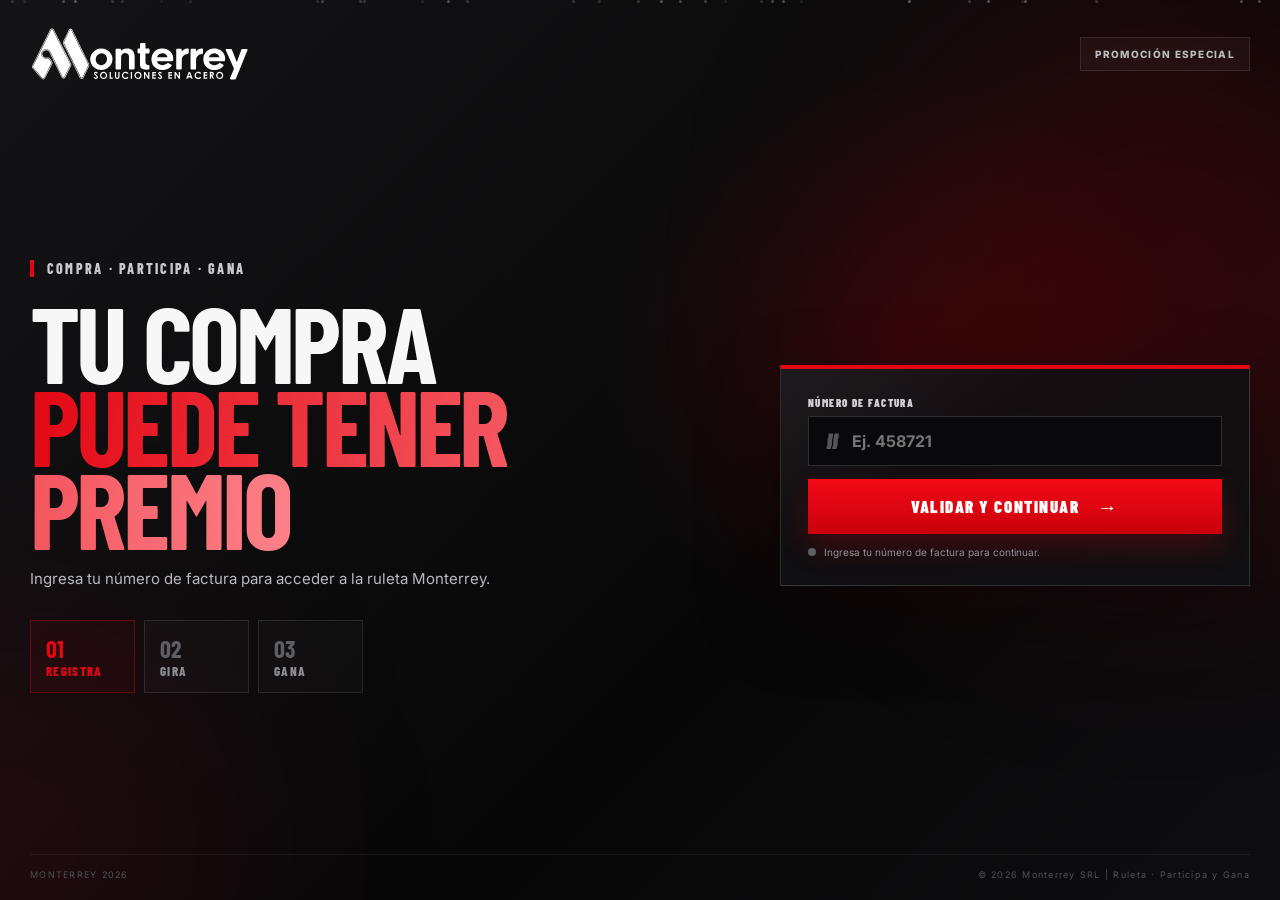
==== index.html @ 348bf682 "Actualiza ruleta Monterrey" ====
<!DOCTYPE html>
<html lang="es">
<head>
  <meta charset="UTF-8">
  <meta name="viewport" content="width=device-width, initial-scale=1.0">
  <title>Gira y Gana | Monterrey</title>
  <link rel="stylesheet" href="styles.css">
</head>
<body>
  <div class="background-grid"></div>
  <div class="ambient ambient-1"></div>
  <div class="ambient ambient-2"></div>
  <div id="particles" class="particles"></div>

  <!-- =========================
       PANTALLA 1: REGISTRO
  ========================== -->
  <section id="screenInvoice" class="screen screen-invoice active">
    <header class="topbar">
      <img src="logo-monterrey-blanco.svg" alt="Monterrey" class="brand-logo">
      <span class="campaign-pill">PROMOCIÓN ESPECIAL</span>
    </header>

    <div class="invoice-content">
      <div class="invoice-visual">
        <span class="eyebrow">COMPRA · PARTICIPA · GANA</span>

        <h1>
          TU COMPRA<br>
          <span>PUEDE TENER PREMIO</span>
        </h1>

        <p>
          Ingresa tu número de factura para acceder a la ruleta Monterrey.
        </p>

        <div class="steps">
          <div class="step active">
            <b>01</b>
            <span>REGISTRA</span>
          </div>
          <div class="step">
            <b>02</b>
            <span>GIRA</span>
          </div>
          <div class="step">
            <b>03</b>
            <span>GANA</span>
          </div>
        </div>
      </div>

      <div class="validation-card" id="validationCard">
        <div class="form-field">
          <label for="invoice">NÚMERO DE FACTURA</label>
          <div class="input-shell">
            <span>#</span>
            <input id="invoice" type="text" inputmode="numeric" placeholder="Ej. 458721" maxlength="30" autocomplete="off">
          </div>
        </div>


        <button id="validateBtn" class="primary-btn">
          <span>VALIDAR Y CONTINUAR</span>
          <i>→</i>
        </button>

        <div class="validation-status" id="validationStatus">
          <span class="status-dot"></span>
          <span id="statusText">Ingresa tu número de factura para continuar.</span>
        </div>
      </div>
    </div>

    <footer class="footer">
      <span>MONTERREY 2026</span>
      <span>© 2026 Monterrey SRL | Ruleta · Participa y Gana</span>
    </footer>
  </section>

  <!-- =========================
       TRANSICIÓN
  ========================== -->
  <div id="successTransition" class="success-transition hidden">
    <div class="success-circle">✓</div>
    <span>FACTURA REGISTRADA</span>
    <strong>¡TU PARTICIPACIÓN ESTÁ LISTA!</strong>
  </div>

  <!-- =========================
       PANTALLA 2: MISMA RULETA
  ========================== -->
  <section id="screenWheel" class="screen screen-wheel">
    <header class="topbar wheel-topbar">
      <img src="logo-monterrey-blanco.svg" alt="Monterrey" class="brand-logo">
      <div class="invoice-badge">
        FACTURA <b>#<span id="invoiceDisplay"></span></b>
      </div>
    </header>

    <div class="wheel-layout">
      <div class="wheel-copy">
        <span class="eyebrow">¡ESTÁS PARTICIPANDO!</span>
        <h2>
          AHORA SÍ...
          <span>¡GIRA Y GANA!</span>
        </h2>
        <p>Presiona el botón y descubre qué premio te toca.</p>
      </div>

      <div class="wheel-zone">

        <div class="wheel-stage" id="wheelStage">
          <div class="halo halo-one"></div>
          <div class="halo halo-two"></div>

          <div class="pointer-wrap">
            <div class="pointer-glow"></div>
            <div class="pointer"></div>
          </div>

          <div class="bulb-ring" id="bulbRing"></div>

          <div class="wheel-frame">
            <canvas id="wheel" width="760" height="760"></canvas>

            <div class="hub">
              <div class="hub-ring"></div>
              <div class="hub-core">
                <img src="Isotipo Blanco.svg" alt="Monterrey" class="hub-logo">
              </div>
            </div>
          </div>

          <div class="wheel-shadow"></div>
        </div>

        <button id="spinBtn" class="spin-btn">
          <span class="spin-flare"></span>
          <span class="spin-main">GIRAR AHORA</span>
          <span class="spin-sub">DESCUBRE TU PREMIO</span>
        </button>

        <div class="security-note">
          <span>✓</span>
          Esta factura habilita una sola participación
        </div>
      </div>
    </div>

    <footer class="footer">
      <span>MONTERREY 2026</span>
      <span>© 2026 Monterrey SRL | Ruleta · Participa y Gana</span>
    </footer>
  </section>

  <!-- =========================
       RESULTADO
  ========================== -->
  <div id="resultModal" class="result-overlay hidden">
    <div id="confettiLayer" class="confetti-layer"></div>
    <div class="result-rays"></div>

    <div class="result-card">
      <span class="result-mini">MONTERREY · GIRA Y GANA</span>
      <h3>¡FELICIDADES!</h3>
      <p>Tu compra acaba de convertirse en:</p>

      <div class="prize-reveal">
        <span>TU PREMIO</span>
        <strong id="prizeName">KIT MONTERREY</strong>
      </div>

      <div class="result-details">
        <span>Factura: <b>#<span id="resultInvoice"></span></b></span>
      </div>

      <button id="finishBtn" class="finish-btn">FINALIZAR</button>
    </div>
  </div>

  <script src="script.js"></script>
</body>
</html>
---- styles.css ----
@import url('https://fonts.googleapis.com/css2?family=Barlow+Condensed:wght@600;700;800;900&family=Inter:wght@400;500;600;700&display=swap');

:root {
  --red: #e30613;
  --red2: #ff2632;
  --black: #070708;
  --panel: #121215;
  --white: #f7f7f8;
  --muted: #9999a0;
  --line: rgba(255,255,255,.10);
}

* { box-sizing: border-box; }

html, body {
  margin: 0;
  min-height: 100%;
  background: #08080a;
}

body {
  min-height: 100vh;
  overflow: hidden;
  color: var(--white);
  font-family: "Inter", Arial, sans-serif;
  background:
    radial-gradient(circle at 70% 40%, rgba(227,6,19,.15), transparent 28%),
    linear-gradient(135deg, #141416, #070708 62%, #0e0e10);
}

button, input, select { font: inherit; }

.background-grid {
  position: fixed;
  inset: 0;
  z-index: 0;
  opacity: .18;
  pointer-events: none;
  background-image:
    linear-gradient(rgba(255,255,255,.035) 1px, transparent 1px),
    linear-gradient(90deg, rgba(255,255,255,.035) 1px, transparent 1px);
  background-size: 46px 46px;
}

.ambient {
  position: fixed;
  z-index: 0;
  border-radius: 50%;
  filter: blur(120px);
  pointer-events: none;
}
.ambient-1 {
  width: 520px;
  height: 520px;
  right: -140px;
  top: 3%;
  background: rgba(227,6,19,.19);
  animation: floatA 10s ease-in-out infinite alternate;
}
.ambient-2 {
  width: 430px;
  height: 430px;
  left: -210px;
  bottom: -160px;
  background: rgba(227,6,19,.10);
  animation: floatB 12s ease-in-out infinite alternate;
}

.particles {
  position: fixed;
  z-index: 1;
  inset: 0;
  overflow: hidden;
  pointer-events: none;
}
.particles i {
  position: absolute;
  width: 3px;
  height: 3px;
  border-radius: 50%;
  background: white;
  opacity: .18;
  animation: particleFloat linear infinite;
}

.screen {
  position: fixed;
  z-index: 3;
  inset: 0;
  display: flex;
  flex-direction: column;
  opacity: 0;
  visibility: hidden;
  pointer-events: none;
  transform: scale(1.02);
  transition:
    opacity .55s ease,
    transform .65s cubic-bezier(.2,.8,.2,1),
    visibility .55s;
}
.screen.active {
  opacity: 1;
  visibility: visible;
  pointer-events: auto;
  transform: scale(1);
}
.screen.exit-left {
  opacity: 0;
  transform: translateX(-7%) scale(.97);
}
.screen.enter-right {
  animation: enterScreen .75s cubic-bezier(.16,.9,.28,1) both;
}

.topbar {
  position: relative;
  z-index: 5;
  width: min(1420px, calc(100% - 60px));
  margin: 0 auto;
  padding: 26px 0 14px;
  display: flex;
  align-items: center;
  justify-content: space-between;
}

.brand-logo {
  width: 220px;
  height: auto;
  max-height: 70px;
  object-fit: contain;
  object-position: left center;
}

.campaign-pill,
.invoice-badge {
  padding: 10px 14px;
  border: 1px solid var(--line);
  background: rgba(255,255,255,.035);
  color: #bbbcc1;
  font-size: 10px;
  font-weight: 800;
  letter-spacing: .13em;
}
.invoice-badge b { color: white; }

/* PANTALLA 1 */
.invoice-content {
  width: min(1240px, calc(100% - 60px));
  flex: 1;
  margin: auto;
  display: grid;
  grid-template-columns: 1.08fr .92fr;
  gap: clamp(55px, 8vw, 120px);
  align-items: center;
}

.invoice-visual { max-width: 650px; }

.eyebrow {
  display: inline-flex;
  align-items: center;
  padding-left: 13px;
  border-left: 4px solid var(--red);
  color: #c8c8cd;
  font-family: "Barlow Condensed", sans-serif;
  font-size: 14px;
  font-weight: 800;
  letter-spacing: .16em;
}

.invoice-visual h1 {
  margin: 22px 0 18px;
  font-family: "Barlow Condensed", sans-serif;
  font-size: clamp(66px, 8.4vw, 120px);
  line-height: .77;
  letter-spacing: -.035em;
  text-transform: uppercase;
}
.invoice-visual h1 span {
  color: var(--red);
  background: linear-gradient(100deg, var(--red), #ff8c93, var(--red));
  background-size: 220% 100%;
  -webkit-background-clip: text;
  background-clip: text;
  -webkit-text-fill-color: transparent;
  animation: shineText 4s linear infinite;
}

.invoice-visual > p {
  max-width: 540px;
  margin: 0;
  color: #b9b9bf;
  font-size: 15px;
  line-height: 1.7;
}

.steps {
  display: flex;
  gap: 9px;
  margin-top: 28px;
}
.step {
  min-width: 105px;
  padding: 13px 15px;
  border: 1px solid var(--line);
  background: rgba(255,255,255,.025);
}
.step b {
  display: block;
  color: #5e5e64;
  font-family: "Barlow Condensed", sans-serif;
  font-size: 24px;
}
.step span {
  display: block;
  color: #8c8c92;
  font-family: "Barlow Condensed", sans-serif;
  font-size: 13px;
  font-weight: 800;
  letter-spacing: .1em;
}
.step.active {
  border-color: rgba(227,6,19,.35);
  background: rgba(227,6,19,.06);
}
.step.active b,
.step.active span { color: var(--red); }

.validation-card {
  position: relative;
  width: min(470px, 100%);
  justify-self: end;
  padding: 27px;
  background:
    linear-gradient(145deg, rgba(255,255,255,.055), transparent 35%),
    rgba(16,16,19,.88);
  border: 1px solid rgba(255,255,255,.13);
  border-top: 4px solid var(--red);
  box-shadow: 0 28px 80px rgba(0,0,0,.35);
  backdrop-filter: blur(10px);
}

.form-field { margin-bottom: 13px; }
.form-field label {
  display: block;
  margin-bottom: 7px;
  color: #d0d0d4;
  font-family: "Barlow Condensed", sans-serif;
  font-size: 11px;
  font-weight: 900;
  letter-spacing: .13em;
}

.input-shell {
  display: flex;
  align-items: center;
  border: 1px solid rgba(255,255,255,.15);
  background: #09090b;
}
.input-shell:focus-within,
.form-control:focus {
  border-color: var(--red);
  box-shadow: 0 0 0 4px rgba(227,6,19,.07);
}
.input-shell span {
  padding-left: 16px;
  color: #55555b;
  font-family: "Barlow Condensed", sans-serif;
  font-size: 24px;
  font-weight: 900;
}
.input-shell input {
  width: 100%;
  padding: 14px 12px;
  border: 0;
  outline: 0;
  background: transparent;
  color: white;
  font-size: 16px;
  font-weight: 700;
}

.form-control {
  width: 100%;
  min-width: 0;
  padding: 14px 13px;
  border: 1px solid rgba(255,255,255,.15);
  outline: 0;
  background: #09090b;
  color: white;
}
select.form-control { appearance: none; }
select.form-control option { background: #111114; color: white; }

.primary-btn {
  width: 100%;
  margin-top: 3px;
  padding: 15px 18px;
  display: flex;
  justify-content: center;
  align-items: center;
  gap: 18px;
  border: 0;
  background: linear-gradient(180deg, #f30a17, #c9000b);
  color: white;
  cursor: pointer;
  box-shadow: 0 13px 28px rgba(227,6,19,.22);
  font-family: "Barlow Condensed", sans-serif;
  font-size: 17px;
  font-weight: 900;
  letter-spacing: .09em;
}
.primary-btn i { font-style: normal; font-size: 20px; }
.primary-btn:disabled { opacity: .55; cursor: not-allowed; }

.validation-status {
  display: flex;
  align-items: center;
  gap: 8px;
  margin-top: 12px;
  color: #929299;
  font-size: 10px;
}
.status-dot {
  width: 8px;
  height: 8px;
  border-radius: 50%;
  background: #5f5f64;
}
.validation-card.error .status-dot { background: var(--red); }
.validation-card.success .status-dot { background: #43d487; }

/* TRANSICIÓN */
.success-transition {
  position: fixed;
  z-index: 60;
  inset: 0;
  display: flex;
  flex-direction: column;
  align-items: center;
  justify-content: center;
  background:
    radial-gradient(circle at center, rgba(227,6,19,.22), transparent 35%),
    #08080a;
  opacity: 1;
  visibility: visible;
  transition: .35s ease;
}
.success-transition.hidden {
  opacity: 0;
  visibility: hidden;
  pointer-events: none;
}
.success-circle {
  width: 92px;
  height: 92px;
  display: grid;
  place-items: center;
  border-radius: 50%;
  border: 2px solid #43d487;
  background: rgba(67,212,135,.08);
  color: #43d487;
  font-size: 42px;
  box-shadow: 0 0 45px rgba(67,212,135,.15);
  animation: successPop .5s cubic-bezier(.2,.9,.25,1.2);
}
.success-transition > span {
  margin-top: 20px;
  color: #43d487;
  font-size: 11px;
  font-weight: 900;
  letter-spacing: .18em;
}
.success-transition strong {
  margin-top: 6px;
  font-family: "Barlow Condensed", sans-serif;
  font-size: clamp(34px, 5vw, 56px);
  letter-spacing: .025em;
}

/* =====================================================
   PANTALLA 2 - RULETA (MISMA VERSION ANTERIOR)
===================================================== */

.wheel-layout {
  width: min(1400px, calc(100% - 60px));
  flex: 1;
  margin: auto;
  display: grid;
  grid-template-columns: .58fr 1.42fr;
  align-items: center;
  gap: 35px;
}

.wheel-copy {
  align-self: center;
  max-width: 430px;
}
.wheel-copy h2 {
  margin: 18px 0 13px;
  font-family: "Barlow Condensed", sans-serif;
  font-size: clamp(54px, 6vw, 86px);
  line-height: .82;
  letter-spacing: -.02em;
}
.wheel-copy h2 span {
  display: block;
  color: var(--red);
}
.wheel-copy p {
  max-width: 370px;
  color: #9999a0;
  line-height: 1.6;
}

.wheel-zone {
  position: relative;
  display: flex;
  flex-direction: column;
  align-items: center;
  justify-content: center;
}

.prize-burst {
  position: absolute;
  z-index: 20;
  top: 2%;
  right: 7%;
  padding: 9px 15px;
  background: white;
  color: #111;
  transform: rotate(7deg);
  font-family: "Barlow Condensed", sans-serif;
  font-size: 21px;
  font-weight: 900;
  box-shadow: 7px 7px 0 var(--red);
}

.wheel-stage {
  position: relative;
  width: min(680px, 73vh);
  aspect-ratio: 1;
  display: grid;
  place-items: center;
}

.halo {
  position: absolute;
  border-radius: 50%;
}
.halo-one {
  inset: 7%;
  border: 1px solid rgba(227,6,19,.22);
  box-shadow: 0 0 65px rgba(227,6,19,.15);
  animation: haloPulse 2.8s ease-in-out infinite;
}
.halo-two {
  inset: 1%;
  border: 1px dashed rgba(255,255,255,.08);
  animation: slowSpin 26s linear infinite;
}

.wheel-shadow {
  position: absolute;
  bottom: 1%;
  width: 76%;
  height: 12%;
  border-radius: 50%;
  background: rgba(0,0,0,.75);
  filter: blur(32px);
}

.wheel-frame {
  position: relative;
  z-index: 4;
  width: 86%;
  aspect-ratio: 1;
  display: grid;
  place-items: center;
  padding: 18px;
  border-radius: 50%;
  background: linear-gradient(145deg,#f8f8f8,#808087 20%,#f6f6f7 43%,#6c6c72 70%,#fff);
  box-shadow:
    0 36px 75px rgba(0,0,0,.58),
    0 0 0 4px #19191c,
    0 0 50px rgba(227,6,19,.18);
}

#wheel {
  width: 100%;
  height: auto;
  aspect-ratio: 1 / 1;
  border-radius: 50%;
  transition: transform 5.6s cubic-bezier(.08,.72,.06,1);
  box-shadow: inset 0 0 40px rgba(0,0,0,.34);
}

.bulb-ring {
  position: absolute;
  z-index: 7;
  inset: 8.4%;
  pointer-events: none;
}
.bulb {
  position: absolute;
  width: 10px;
  height: 10px;
  margin: -5px;
  border-radius: 50%;
  background: #fff8db;
  box-shadow: 0 0 6px #fff, 0 0 14px rgba(255,255,255,.65);
}
.bulb:nth-child(3n) {
  background: #ff5962;
  box-shadow: 0 0 6px #ff5962, 0 0 14px var(--red);
}
.wheel-stage.spinning .bulb {
  animation: blink .23s steps(1) infinite alternate;
}
.wheel-stage.spinning .bulb:nth-child(2n) {
  animation-delay: .11s;
}

.pointer-wrap {
  position: absolute;
  z-index: 14;
  top: 1.5%;
  left: 50%;
  width: 78px;
  height: 90px;
  transform: translateX(-50%);
  display: flex;
  justify-content: center;
}
.pointer {
  position: relative;
  z-index: 2;
  width: 0;
  height: 0;
  border-left: 28px solid transparent;
  border-right: 28px solid transparent;
  border-top: 61px solid white;
  filter: drop-shadow(0 9px 6px rgba(0,0,0,.5));
}
.pointer-glow {
  position: absolute;
  top: 5px;
  width: 55px;
  height: 55px;
  border-radius: 50%;
  background: rgba(227,6,19,.28);
  filter: blur(15px);
  animation: pointerPulse 1.5s ease-in-out infinite;
}

.hub {
  position: absolute;
  z-index: 9;
  width: 27%;
  aspect-ratio: 1;
  display: grid;
  place-items: center;
  border-radius: 50%;
}
.hub-ring {
  position: absolute;
  inset: 0;
  border-radius: 50%;
  background: conic-gradient(#fff,#737379,#f7f7f8,#737379,#fff);
  box-shadow: 0 9px 28px rgba(0,0,0,.45);
}
.hub-core {
  position: absolute;
  inset: 12%;
  display: grid;
  place-items: center;
  border-radius: 50%;
  overflow: hidden;
  background: #111114;
}
.hub-logo {
  width: 70%;
  max-height: 58%;
  object-fit: contain;
}

.spin-btn {
  position: relative;
  overflow: hidden;
  min-width: 290px;
  margin-top: -3px;
  padding: 15px 34px 13px;
  border: 0;
  background: linear-gradient(180deg, #f40b18, #c9000b);
  color: white;
  cursor: pointer;
  box-shadow: 0 15px 34px rgba(227,6,19,.33);
  animation: ctaPulse 2.1s ease-in-out infinite;
  transition: .2s ease;
}
.spin-btn:hover {
  transform: translateY(-3px) scale(1.02);
}
.spin-btn:disabled {
  cursor: not-allowed;
  opacity: .55;
  animation: none;
}
.spin-main {
  position: relative;
  z-index: 2;
  display: block;
  font-family: "Barlow Condensed", sans-serif;
  font-size: 23px;
  font-weight: 900;
  letter-spacing: .09em;
}
.spin-sub {
  position: relative;
  z-index: 2;
  display: block;
  margin-top: 1px;
  font-size: 8px;
  font-weight: 700;
  letter-spacing: .19em;
  opacity: .75;
}
.spin-flare {
  position: absolute;
  top: -50%;
  left: -30%;
  width: 22%;
  height: 210%;
  transform: rotate(18deg);
  background: rgba(255,255,255,.24);
  filter: blur(5px);
  animation: buttonShine 2.5s ease-in-out infinite;
}

.security-note {
  display: flex;
  align-items: center;
  gap: 7px;
  margin-top: 12px;
  color: #68686e;
  font-size: 9px;
}
.security-note span { color: #43d487; }

/* RESULTADO */
.result-overlay {
  position: fixed;
  z-index: 100;
  inset: 0;
  display: grid;
  place-items: center;
  padding: 20px;
  overflow: hidden;
  background: rgba(3,3,4,.89);
  backdrop-filter: blur(10px);
}
.result-overlay.hidden { display: none; }

.result-rays {
  position: absolute;
  width: 115vmax;
  height: 115vmax;
  border-radius: 50%;
  background: repeating-conic-gradient(
    rgba(227,6,19,.11) 0deg 8deg,
    transparent 8deg 18deg
  );
  mask-image: radial-gradient(circle, black 0 30%, transparent 68%);
  animation: slowSpin 18s linear infinite;
}

.result-card {
  position: relative;
  z-index: 5;
  width: min(540px, 94vw);
  padding: 42px 38px 34px;
  text-align: center;
  background:
    linear-gradient(145deg, rgba(255,255,255,.06), transparent 40%),
    #121215;
  border: 1px solid rgba(255,255,255,.14);
  border-top: 5px solid var(--red);
  box-shadow: 0 35px 110px rgba(0,0,0,.7);
  animation: resultPop .7s cubic-bezier(.16,.95,.32,1.18);
}
.result-mini {
  color: #77777d;
  font-size: 9px;
  font-weight: 800;
  letter-spacing: .17em;
}
.result-card h3 {
  margin: 9px 0 5px;
  font-family: "Barlow Condensed", sans-serif;
  font-size: clamp(58px, 8vw, 82px);
  line-height: .9;
}
.result-card > p {
  margin: 0 0 18px;
  color: #9999a0;
  font-size: 12px;
}
.prize-reveal {
  padding: 24px 18px;
  border: 1px solid rgba(227,6,19,.68);
  background: radial-gradient(circle at 50% 0%, rgba(227,6,19,.22), transparent 60%);
}
.prize-reveal span {
  display: block;
  color: #a6a6ac;
  font-size: 9px;
  font-weight: 800;
  letter-spacing: .18em;
}
.prize-reveal strong {
  display: block;
  margin-top: 8px;
  font-family: "Barlow Condensed", sans-serif;
  font-size: clamp(31px, 5vw, 44px);
  text-transform: uppercase;
}
.result-details {
  margin-top: 17px;
  display: flex;
  gap: 18px;
  justify-content: center;
  flex-wrap: wrap;
  color: #85858b;
  font-size: 10px;
}
.result-details b { color: white; }
.finish-btn {
  margin-top: 20px;
  padding: 13px 30px;
  border: 0;
  background: var(--red);
  color: white;
  cursor: pointer;
  font-family: "Barlow Condensed", sans-serif;
  font-size: 17px;
  font-weight: 900;
  letter-spacing: .1em;
}

.confetti-layer {
  position: absolute;
  inset: 0;
  overflow: hidden;
  pointer-events: none;
}
.confetti {
  position: absolute;
  top: -8%;
  width: 9px;
  height: 18px;
  animation: confettiFall linear forwards;
}

/* FOOTER */
.footer {
  width: min(1420px, calc(100% - 60px));
  margin: 0 auto;
  padding: 14px 0 20px;
  display: flex;
  justify-content: space-between;
  border-top: 1px solid rgba(255,255,255,.065);
  color: #515157;
  font-size: 9px;
  letter-spacing: .14em;
}

/* ANIMACIONES */
@keyframes floatA { to { transform: translate(-80px, 70px) scale(1.07); } }
@keyframes floatB { to { transform: translate(100px, -50px) scale(.92); } }
@keyframes particleFloat {
  from { transform: translateY(110vh) scale(.8); }
  to { transform: translateY(-15vh) scale(1.35); }
}
@keyframes shineText { to { background-position: -120% 0; } }
@keyframes successPop {
  from { opacity: 0; transform: scale(.65); }
  to { opacity: 1; transform: scale(1); }
}
@keyframes enterScreen {
  from { opacity: 0; transform: scale(.82) translateY(30px); filter: blur(10px); }
  to { opacity: 1; transform: scale(1) translateY(0); filter: blur(0); }
}
@keyframes haloPulse { 50% { transform: scale(1.025); opacity: .65; } }
@keyframes slowSpin { to { transform: rotate(360deg); } }
@keyframes pointerPulse { 50% { transform: scale(1.35); opacity: .45; } }
@keyframes blink { to { opacity: .24; } }
@keyframes ctaPulse { 50% { box-shadow: 0 18px 42px rgba(227,6,19,.43); } }
@keyframes buttonShine {
  0%,55% { left: -35%; }
  80%,100% { left: 125%; }
}
@keyframes resultPop {
  from { opacity: 0; transform: scale(.67) translateY(30px); }
  to { opacity: 1; transform: scale(1) translateY(0); }
}
@keyframes confettiFall {
  to { top: 112%; transform: translateX(55px) rotate(850deg); }
}

/* RESPONSIVE */
@media (max-width: 960px) {
  body { overflow-y: auto; }

  .screen {
    position: absolute;
    min-height: 100svh;
    height: auto;
  }

  .invoice-content,
  .wheel-layout {
    grid-template-columns: 1fr;
    text-align: center;
    padding: 35px 0 55px;
  }

  .invoice-visual,
  .wheel-copy { margin: auto; }

  .invoice-visual > p,
  .wheel-copy p { margin-inline: auto; }

  .steps { justify-content: center; }

  .validation-card {
    justify-self: center;
    text-align: left;
  }
}

@media (max-width: 768px) {
  html, body {
    width: 100%;
    max-width: 100%;
    overflow-x: hidden;
  }

  .topbar {
    width: 100%;
    justify-content: center;
    padding: 22px 18px 8px;
  }

  .brand-logo {
    width: 205px;
    max-width: 70vw;
    object-position: center;
  }

  .campaign-pill { display: none; }

  .screen-invoice .invoice-content {
    width: 100%;
    max-width: 560px;
    margin: 0 auto;
    padding: 25px 18px 35px;
    display: flex;
    flex-direction: column;
    align-items: center;
    gap: 26px;
    text-align: center;
  }

  .screen-invoice .invoice-visual {
    width: 100%;
    max-width: 520px;
    margin: 0 auto;
    display: flex;
    flex-direction: column;
    align-items: center;
  }

  .screen-invoice .eyebrow {
    font-size: 11px;
    letter-spacing: .12em;
  }

  .screen-invoice .invoice-visual h1 {
    width: 100%;
    margin: 16px auto 14px;
    font-size: clamp(50px, 14vw, 66px);
    line-height: .84;
  }

  .screen-invoice .invoice-visual > p {
    width: 100%;
    max-width: 460px;
    margin: 0 auto;
    font-size: 13px;
    line-height: 1.55;
  }

  .screen-invoice .steps {
    width: 100%;
    max-width: 480px;
    display: grid;
    grid-template-columns: repeat(3, 1fr);
    gap: 0;
    margin: 22px auto 0;
  }

  .screen-invoice .step {
    min-width: 0;
    padding: 10px 4px;
    text-align: center;
  }

  .screen-invoice .validation-card {
    width: 100%;
    max-width: 430px;
    margin: 0 auto;
    padding: 22px 18px;
  }

  .screen-invoice .validation-status {
    justify-content: center;
    text-align: center;
  }

  /* RULETA: mantiene el centrado de la versión anterior */
  .screen-wheel {
    width: 100%;
    overflow-x: hidden;
  }

  .wheel-topbar {
    justify-content: center;
  }

  .wheel-topbar .invoice-badge {
    display: none;
  }

  .wheel-layout {
    width: 100%;
    max-width: none;
    margin: 0;
    padding: 20px 0 40px;
    display: flex;
    flex-direction: column;
    align-items: center;
    justify-content: flex-start;
    gap: 12px;
    text-align: center;
  }

  .wheel-copy {
    width: calc(100% - 32px);
    max-width: 430px;
    margin: 0 auto;
  }

  .wheel-copy .eyebrow { justify-content: center; }

  .wheel-copy h2 {
    margin: 12px 0 8px;
    font-size: clamp(44px, 13vw, 62px);
    line-height: .86;
  }

  .wheel-copy p {
    margin: 0 auto;
    max-width: 330px;
    font-size: 12px;
  }

  .wheel-zone {
    width: 100vw;
    max-width: none;
    margin: 0;
    padding: 0;
    display: flex;
    flex-direction: column;
    align-items: center;
    position: relative;
    left: 50%;
    transform: translateX(-50%);
  }

  .wheel-stage {
    width: min(96vw, 520px);
    max-width: none;
    margin: 0 auto;
    aspect-ratio: 1 / 1;
  }

  .wheel-frame {
    margin: 0 auto;
    padding: 12px;
  }

  .pointer-wrap {
    top: 0;
    width: 58px;
    height: 70px;
  }

  .pointer {
    border-left-width: 21px;
    border-right-width: 21px;
    border-top-width: 46px;
  }

  .pointer-glow {
    width: 42px;
    height: 42px;
  }

  .hub { width: 28%; }
  .hub-logo { width: 72%; }

  .bulb {
    width: 7px;
    height: 7px;
    margin: -3.5px;
  }

  .prize-burst {
    top: 1%;
    right: 8%;
    padding: 7px 10px;
    font-size: 14px;
    box-shadow: 4px 4px 0 var(--red);
  }

  .spin-btn {
    width: min(88vw, 310px);
    min-width: 0;
    margin-left: auto;
    margin-right: auto;
  }

  .security-note {
    max-width: 90%;
    justify-content: center;
    text-align: center;
    margin-left: auto;
    margin-right: auto;
  }

  .footer {
    width: 100%;
    padding: 14px 18px 18px;
    flex-direction: column;
    align-items: center;
    gap: 6px;
    text-align: center;
  }

  .result-card {
    width: 100%;
    max-width: 440px;
    padding: 34px 18px 26px;
  }
}

@media (max-width: 430px) {
  .brand-logo { width: 185px; }

  .screen-invoice .invoice-content {
    padding-top: 20px;
    gap: 22px;
  }

  .screen-invoice .invoice-visual h1 {
    font-size: 50px;
  }

  .screen-invoice .validation-card {
    max-width: 395px;
  }

  .wheel-copy h2 { font-size: 46px; }
  .wheel-stage { width: 98vw; }
}
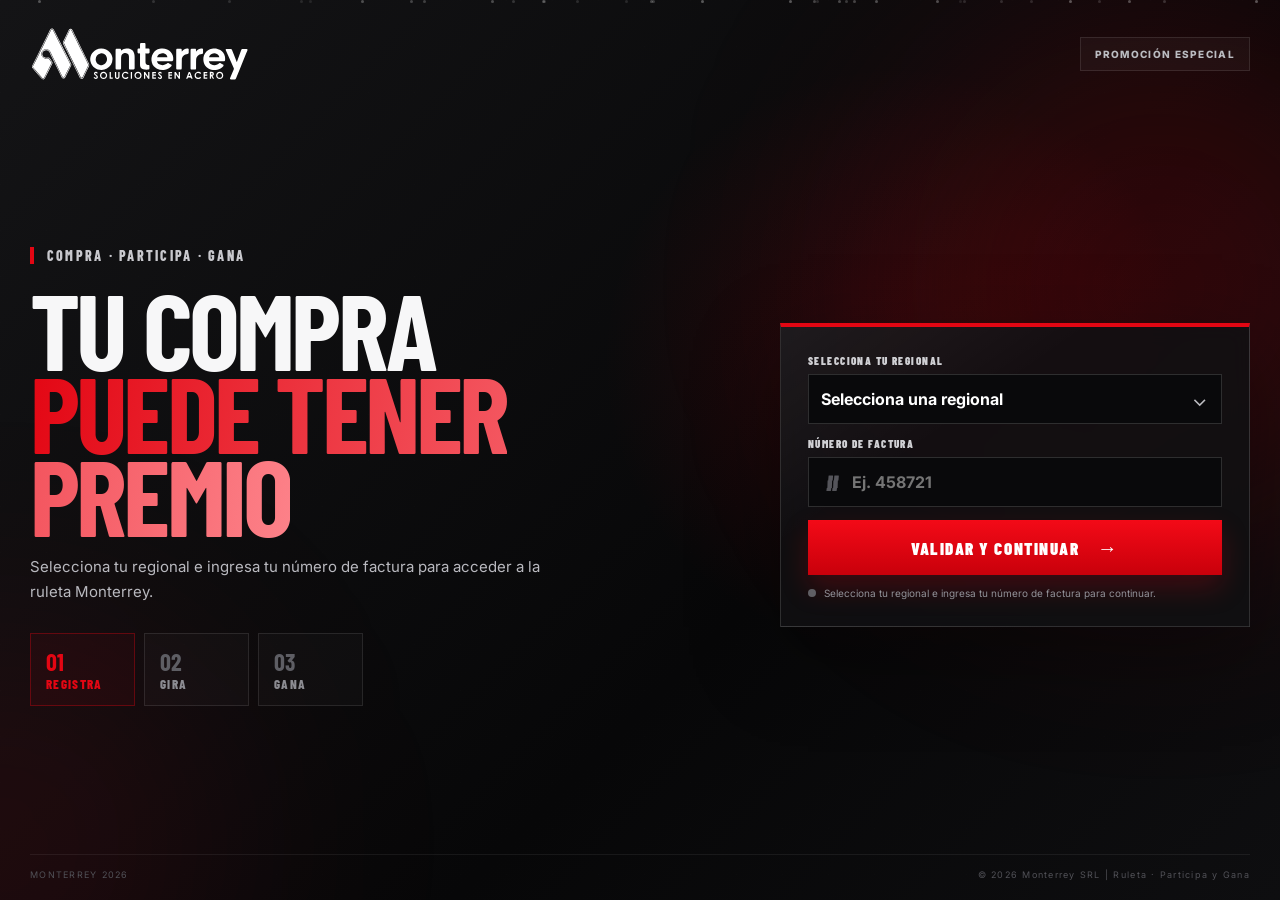
==== commit c94bb812: "Actualizando funciones de la ruleta" ====
--- a/index.html
+++ b/index.html
@@ -12,45 +12,37 @@
   <div class="ambient ambient-2"></div>
   <div id="particles" class="particles"></div>
 
-  <!-- =========================
-       PANTALLA 1: REGISTRO
-  ========================== -->
   <section id="screenInvoice" class="screen screen-invoice active">
     <header class="topbar">
       <img src="logo-monterrey-blanco.svg" alt="Monterrey" class="brand-logo">
       <span class="campaign-pill">PROMOCIÓN ESPECIAL</span>
     </header>
-
     <div class="invoice-content">
       <div class="invoice-visual">
         <span class="eyebrow">COMPRA · PARTICIPA · GANA</span>
-
-        <h1>
-          TU COMPRA<br>
-          <span>PUEDE TENER PREMIO</span>
-        </h1>
-
-        <p>
-          Ingresa tu número de factura para acceder a la ruleta Monterrey.
-        </p>
-
+        <h1>TU COMPRA<br><span>PUEDE TENER PREMIO</span></h1>
+        <p>Selecciona tu regional e ingresa tu número de factura para acceder a la ruleta Monterrey.</p>
         <div class="steps">
-          <div class="step active">
-            <b>01</b>
-            <span>REGISTRA</span>
-          </div>
-          <div class="step">
-            <b>02</b>
-            <span>GIRA</span>
-          </div>
-          <div class="step">
-            <b>03</b>
-            <span>GANA</span>
+          <div class="step active"><b>01</b><span>REGISTRA</span></div>
+          <div class="step"><b>02</b><span>GIRA</span></div>
+          <div class="step"><b>03</b><span>GANA</span></div>
+        </div>
+      </div>
+      <div class="validation-card" id="validationCard">
+        <div class="form-field">
+          <label for="regional">SELECCIONA TU REGIONAL</label>
+          <div class="input-shell">
+            <select id="regional">
+              <option value="">Selecciona una regional</option>
+              <option value="La Paz">La Paz</option>
+              <option value="Potosí">Potosí</option>
+              <option value="Santa Cruz">Santa Cruz</option>
+              <option value="Sucre">Sucre</option>
+              <option value="Tarija">Tarija</option>
+              <option value="Trinidad">Trinidad</option>
+            </select>
           </div>
         </div>
-      </div>
-
-      <div class="validation-card" id="validationCard">
         <div class="form-field">
           <label for="invoice">NÚMERO DE FACTURA</label>
           <div class="input-shell">
@@ -58,127 +50,55 @@
             <input id="invoice" type="text" inputmode="numeric" placeholder="Ej. 458721" maxlength="30" autocomplete="off">
           </div>
         </div>
-
-
-        <button id="validateBtn" class="primary-btn">
-          <span>VALIDAR Y CONTINUAR</span>
-          <i>→</i>
-        </button>
-
-        <div class="validation-status" id="validationStatus">
-          <span class="status-dot"></span>
-          <span id="statusText">Ingresa tu número de factura para continuar.</span>
-        </div>
+        <button id="validateBtn" type="button" class="primary-btn"><span>VALIDAR Y CONTINUAR</span><i>→</i></button>
+        <div class="validation-status" id="validationStatus"><span class="status-dot"></span><span id="statusText">Selecciona tu regional e ingresa tu número de factura para continuar.</span></div>
       </div>
     </div>
-
-    <footer class="footer">
-      <span>MONTERREY 2026</span>
-      <span>© 2026 Monterrey SRL | Ruleta · Participa y Gana</span>
-    </footer>
+    <footer class="footer"><span>MONTERREY 2026</span><span>© 2026 Monterrey SRL | Ruleta · Participa y Gana</span></footer>
   </section>
 
-  <!-- =========================
-       TRANSICIÓN
-  ========================== -->
-  <div id="successTransition" class="success-transition hidden">
-    <div class="success-circle">✓</div>
-    <span>FACTURA REGISTRADA</span>
-    <strong>¡TU PARTICIPACIÓN ESTÁ LISTA!</strong>
-  </div>
+  <div id="successTransition" class="success-transition hidden"><div class="success-circle">✓</div><span>FACTURA REGISTRADA</span><strong>¡TU PARTICIPACIÓN ESTÁ LISTA!</strong></div>
 
-  <!-- =========================
-       PANTALLA 2: MISMA RULETA
-  ========================== -->
   <section id="screenWheel" class="screen screen-wheel">
     <header class="topbar wheel-topbar">
       <img src="logo-monterrey-blanco.svg" alt="Monterrey" class="brand-logo">
-      <div class="invoice-badge">
-        FACTURA <b>#<span id="invoiceDisplay"></span></b>
-      </div>
+      <div class="invoice-badge">FACTURA <b>#<span id="invoiceDisplay"></span></b></div>
     </header>
-
     <div class="wheel-layout">
       <div class="wheel-copy">
         <span class="eyebrow">¡ESTÁS PARTICIPANDO!</span>
-        <h2>
-          AHORA SÍ...
-          <span>¡GIRA Y GANA!</span>
-        </h2>
-        <p>Presiona el botón y descubre qué premio te toca.</p>
+        <h2>AHORA SÍ... <span>¡GIRA Y GANA!</span></h2>
+        <p id="wheelInstruction">Presiona el botón y descubre qué premio te toca.</p>
       </div>
-
       <div class="wheel-zone">
-
         <div class="wheel-stage" id="wheelStage">
           <div class="halo halo-one"></div>
           <div class="halo halo-two"></div>
-
-          <div class="pointer-wrap">
-            <div class="pointer-glow"></div>
-            <div class="pointer"></div>
+          <div class="pointer-wrap"><div class="pointer-glow"></div><div class="pointer"></div></div>
+          <div class="bulb-ring" id="bulbRing"></div>
+          <div class="wheel-frame" id="wheelFrame">
+            <canvas id="wheel" width="760" height="760"></canvas>
+            <div class="hub"><div class="hub-ring"></div><div class="hub-core"><img src="Isotipo Blanco.svg" alt="Monterrey" class="hub-logo"></div></div>
           </div>
-
-          <div class="bulb-ring" id="bulbRing"></div>
-
-          <div class="wheel-frame">
-            <canvas id="wheel" width="760" height="760"></canvas>
-
-            <div class="hub">
-              <div class="hub-ring"></div>
-              <div class="hub-core">
-                <img src="Isotipo Blanco.svg" alt="Monterrey" class="hub-logo">
-              </div>
-            </div>
-          </div>
-
           <div class="wheel-shadow"></div>
         </div>
-
-        <button id="spinBtn" class="spin-btn">
-          <span class="spin-flare"></span>
-          <span class="spin-main">GIRAR AHORA</span>
-          <span class="spin-sub">DESCUBRE TU PREMIO</span>
-        </button>
-
-        <div class="security-note">
-          <span>✓</span>
-          Esta factura habilita una sola participación
-        </div>
+        <button id="spinBtn" type="button" class="spin-btn"><span class="spin-flare"></span><span class="spin-main">GIRAR AHORA</span><span class="spin-sub">DESCUBRE TU PREMIO</span></button>
+        <div class="security-note"><span>✓</span>Esta factura habilita una sola participación</div>
       </div>
     </div>
-
-    <footer class="footer">
-      <span>MONTERREY 2026</span>
-      <span>© 2026 Monterrey SRL | Ruleta · Participa y Gana</span>
-    </footer>
+    <footer class="footer"><span>MONTERREY 2026</span><span>© 2026 Monterrey SRL | Ruleta · Participa y Gana</span></footer>
   </section>
 
-  <!-- =========================
-       RESULTADO
-  ========================== -->
   <div id="resultModal" class="result-overlay hidden">
-    <div id="confettiLayer" class="confetti-layer"></div>
-    <div class="result-rays"></div>
-
+    <div id="confettiLayer" class="confetti-layer"></div><div class="result-rays"></div>
     <div class="result-card">
-      <span class="result-mini">MONTERREY · GIRA Y GANA</span>
-      <h3>¡FELICIDADES!</h3>
-      <p>Tu compra acaba de convertirse en:</p>
-
-      <div class="prize-reveal">
-        <span>TU PREMIO</span>
-        <strong id="prizeName">KIT MONTERREY</strong>
-      </div>
-
-      <div class="result-details">
-        <span>Factura: <b>#<span id="resultInvoice"></span></b></span>
-      </div>
-
-      <button id="finishBtn" class="finish-btn">FINALIZAR</button>
+      <span class="result-mini">MONTERREY · GIRA Y GANA</span><h3 id="resultTitle">¡FELICIDADES!</h3>
+      <p id="resultMessage">Tu compra acaba de convertirse en:</p>
+      <div class="prize-reveal"><span id="prizeLabel">TU PREMIO</span><strong id="prizeName">KIT MONTERREY</strong></div>
+      <div class="result-details"><span>Factura: <b>#<span id="resultInvoice"></span></b></span><span>Regional: <b id="resultRegional"></b></span></div>
+      <button id="finishBtn" type="button" class="finish-btn">FINALIZAR</button>
     </div>
   </div>
-
   <script src="script.js"></script>
 </body>
-</html>
+</html>
--- a/styles.css
+++ b/styles.css
@@ -278,6 +278,43 @@
   color: white;
   font-size: 16px;
   font-weight: 700;
+}
+
+.input-shell select {
+  width: 100%;
+  min-width: 0;
+  padding: 14px 42px 14px 12px;
+  border: 0;
+  outline: 0;
+  appearance: none;
+  -webkit-appearance: none;
+  background: #09090b;
+  color: #fff;
+  font-size: 16px;
+  font-weight: 700;
+  cursor: pointer;
+}
+
+.input-shell:has(select)::after {
+  content: "⌄";
+  position: absolute;
+  right: 14px;
+  color: #bdbdc2;
+  font-size: 20px;
+  pointer-events: none;
+}
+
+.input-shell:has(select) {
+  position: relative;
+}
+
+.input-shell select option {
+  background: #111114;
+  color: #fff;
+}
+
+.input-shell select:focus {
+  outline: 0;
 }
 
 .form-control {
@@ -755,12 +792,38 @@
 }
 .confetti {
   position: absolute;
-  top: -8%;
-  width: 9px;
-  height: 18px;
-  animation: confettiFall linear forwards;
-}
-
+  top: -30px;
+  display: block;
+  pointer-events: none;
+  border-radius: 2px;
+  animation-name: confettiFall;
+  animation-timing-function: ease-in;
+  animation-fill-mode: forwards;
+}
+
+@keyframes confettiFall {
+
+  0% {
+    opacity: 1;
+    transform:
+      translate3d(0, 0, 0)
+      rotate(0deg);
+  }
+
+  100% {
+    opacity: 0;
+    transform:
+      translate3d(
+        var(--drift),
+        110vh,
+        0
+      )
+      rotate(
+        var(--rotation)
+      );
+  }
+
+}
 /* FOOTER */
 .footer {
   width: min(1420px, calc(100% - 60px));
@@ -1082,4 +1145,4 @@
 
   .wheel-copy h2 { font-size: 46px; }
   .wheel-stage { width: 98vw; }
-}
+}
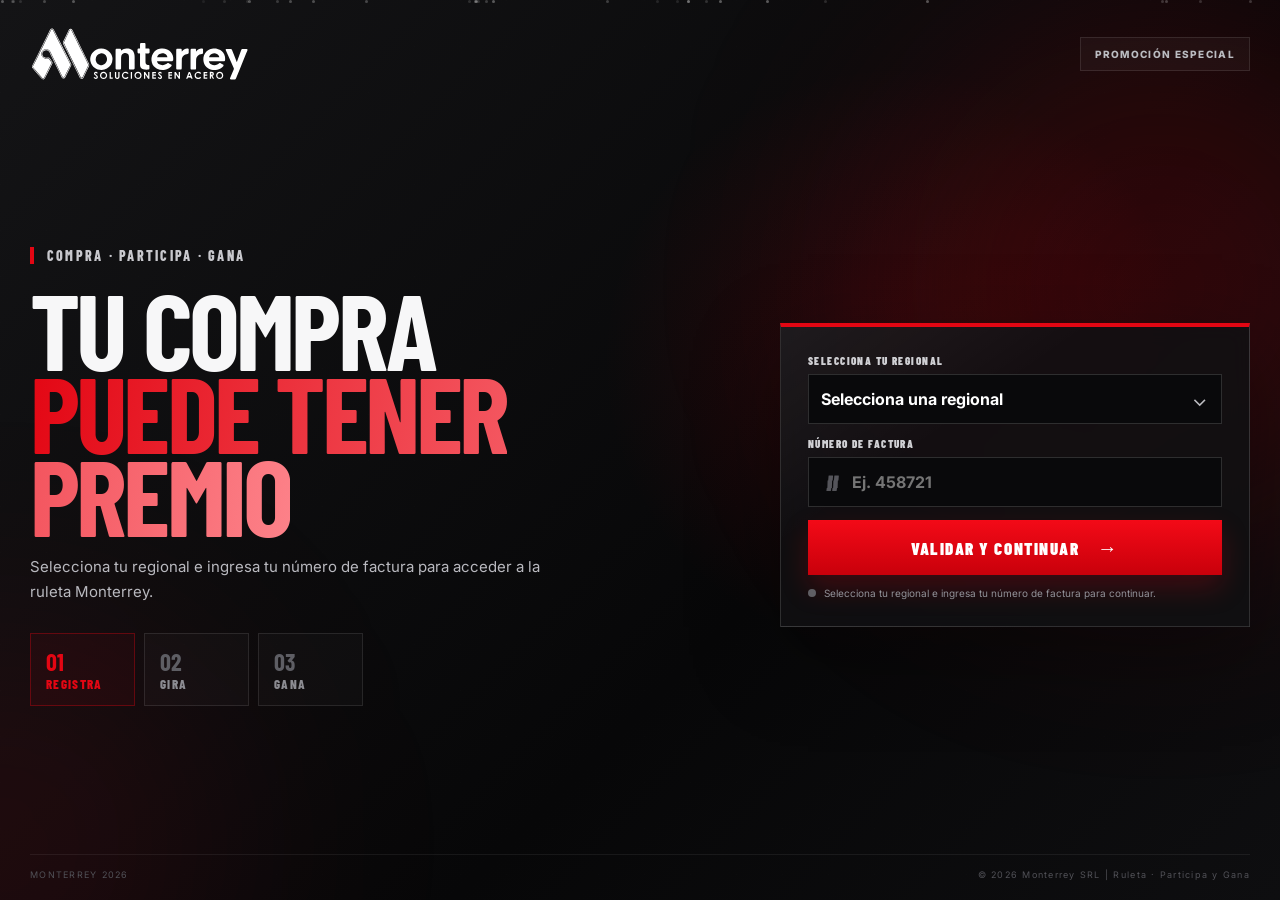
==== commit 9b03218b: "añadiendo favicon" ====
--- a/index.html
+++ b/index.html
@@ -5,6 +5,7 @@
   <meta name="viewport" content="width=device-width, initial-scale=1.0">
   <title>Gira y Gana | Monterrey</title>
   <link rel="stylesheet" href="styles.css">
+  <link rel="icon" type="image/svg+xml" href="Isotipo.svg">
 </head>
 <body>
   <div class="background-grid"></div>
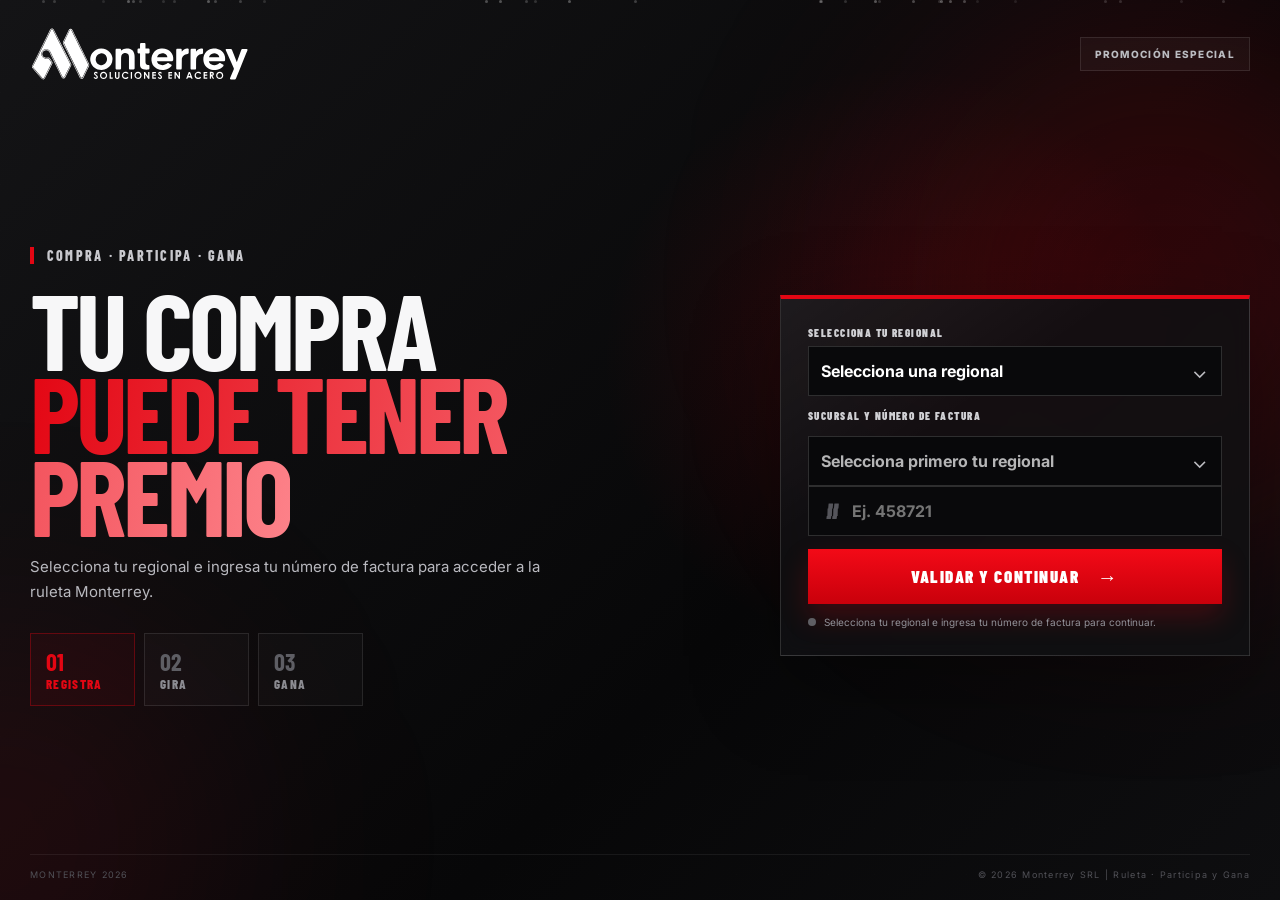
==== commit 1c9fde4c: "actualizando seleccotr de suc" ====
--- a/index.html
+++ b/index.html
@@ -45,7 +45,7 @@
           </div>
         </div>
         <div class="form-field">
-          <label for="invoice">NÚMERO DE FACTURA</label>
+          <label for="invoice">SUCURSAL Y NÚMERO DE FACTURA</label>
           <div class="input-shell">
             <span>#</span>
             <input id="invoice" type="text" inputmode="numeric" placeholder="Ej. 458721" maxlength="30" autocomplete="off">
